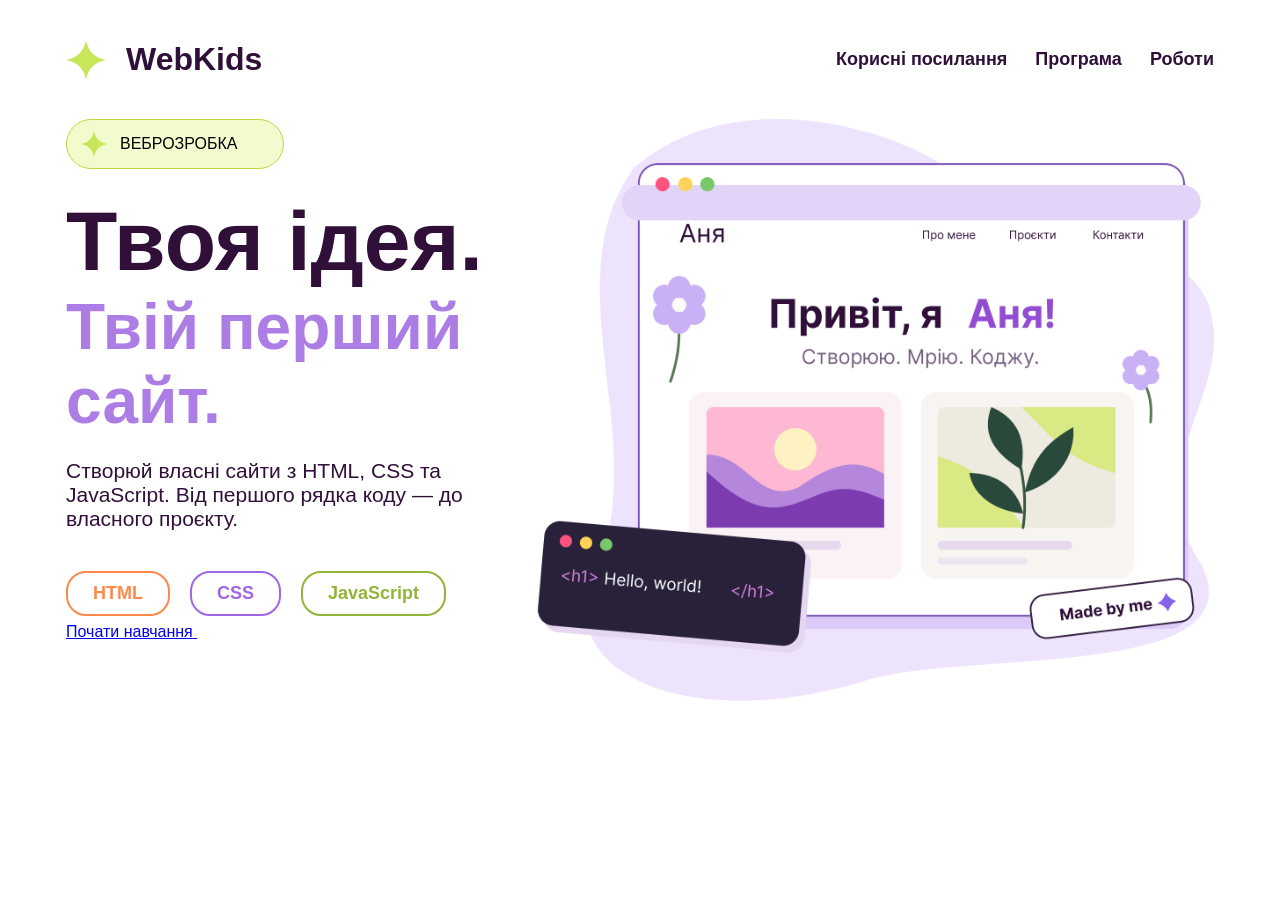
==== index.html @ 776b7297 "first commit" ====
<!doctype html>
<html lang="en">
  <head>
    <meta charset="UTF-8" />
    <meta name="viewport" content="width=device-width, initial-scale=1.0" />
    <title>Document</title>
    <link rel="stylesheet" href="./style.css" />
  </head>
  <body>
    <header>
      <div class="left">
        <svg width="40" height="40" viewBox="0 0 40 40" fill="none" xmlns="http://www.w3.org/2000/svg">
        <path d="M20 0C22 11.3333 28.6667 18 40 20C28.6667 22 22 28.6667 20 40C18 28.6667 11.3333 22 0 20C11.3333 18 18 11.3333 20 0Z" fill="#C7E65A"/>
          </svg>

        <span>WebKids</span>
      </div>
      <div class="right">
        <ul>
          <li><a href="#">Корисні посилання</a></li>
          <li><a href="#">Програма</a></li>
          <li><a href="#">Роботи</a></li>
        </ul>
      </div>
    </header>
    <main>
      <section class="wrapper">
        <div class="wrapper-left"> 
          <div class="web-text">
              <svg width="26" height="26" viewBox="0 0 40 40" fill="none" xmlns="http://www.w3.org/2000/svg">
        <path d="M20 0C22 11.3333 28.6667 18 40 20C28.6667 22 22 28.6667 20 40C18 28.6667 11.3333 22 0 20C11.3333 18 18 11.3333 20 0Z" fill="#C7E65A"/>
        </svg>
             <span>ВЕБРОЗРОБКА</span>
        </div>
          <h1>Твоя ідея.</h1>
          <h2>Твій перший сайт.</h2>
          <p>Створюй власні сайти з HTML, CSS та JavaScript.
            Від першого рядка коду — до власного проєкту.
          </p>
                  <div class="container">
          <span>HTML</span>
          <span>CSS</span>
          <span>JavaScript</span>
        </div>
        <a href="#">
          <span>Почати навчання</span>
            <svg width="22" height="21" viewBox="0 0 22 21" fill="none" xmlns="http://www.w3.org/2000/svg">
              <path d="M1.5 10.5H20.5M11.5 19.5L20.5 10.5L11.5 1.5" stroke="white" stroke-width="3" stroke-linecap="round" stroke-linejoin="round"/>
            </svg>
        </a>
        </div>
        <div class="wrapper-right">
         
          <img src="./img/Portfolio-illustration(1).png" alt="portfolio">
        </div>
      </section>
    </main>
    <footer></footer>
    <!-- <button id="button">Click Me</button>

    <img src="./img/images.jpg" alt="Frog" width="400px"/> -->
    <!-- <ul>
      <li>
        <a href="./javascript.html">JavaScript</a>
      </li>
      <li>css</li>
      <li>HTML</li>
    </ul>

    <ul>
      <li><a href="./solar_sistem/solarsistem.html">Solar sistem</a></li>
      <li><a href="./colors/color.html">colors</a></li>
    </ul> -->

    <script src="./script.js"></script>
  </body>
</html>
---- style.css ----
body{
    margin: 0;
     font-family: "inter", sans-serif;
}

header{
    display: flex;
    justify-content: space-between;
    margin: 33px 66px 33px 66px;
    font-family: "inter", sans-serif;
}
.right ul{
    display: flex;
    gap: 28px;
    list-style: none;
}
.right a{
    color: #301039;
    text-decoration: none;
    font-size:18px;
    font-weight: bold;
    padding-bottom: 6px;
    transition: all 0.3s linear;
}
.right a:hover{
    color: #AD7DE6;
    border-bottom: 2px solid #AD7DE6;
}
.left {
    display: flex;
    align-items: center;
    gap: 20px;
}
.left span {
    font-size: 32px;
    font-weight: bold;
}
.web-text{
    align-items: center;
    display: flex;
    gap: 13px;
    background-color: #F2FBCD;
    border: 1px solid #B6D945;
    width: max-content;
    padding: 11px 45px 11px 14px;
    border-radius: 100px;
    margin-bottom: 24px;
}
.web-text img{
    width: 26px;
    height: 26px;
}
section{
    margin:0 66px;
    display: flex;
    justify-content: space-between;
}
.wrapper-right img{
    width: 53vw;
}

h1{
    margin: 0;
    font-size: 84px;
    font-weight: bold;
    color:#301039;
}

h2{
    margin: 0;
    font-size: 64px;
    font-weight: bold;
    color:#AD7DE6;
}

p{
    font-weight: regular;
    font-size: 21px;
    color: #301039;
    margin-bottom:40px;
}

.container{
    display: flex;
    gap: 20px;
}

.container span{
    border-radius:20px;
    padding: 10px 25px ;
    font-size: 18px;
    font-weight: bold;
}

.container span:nth-child(1){
    border: 2px solid #FF884B;
    color:#FF884B ;
}

.container span:nth-child(2){
    border: 2px solid #A166E4;
    color:#A166E4 ;
}
.container span:nth-child(3){
    border: 2px solid #92B438;
    color:#92B438
}

header .left{
    color: #301039;
}
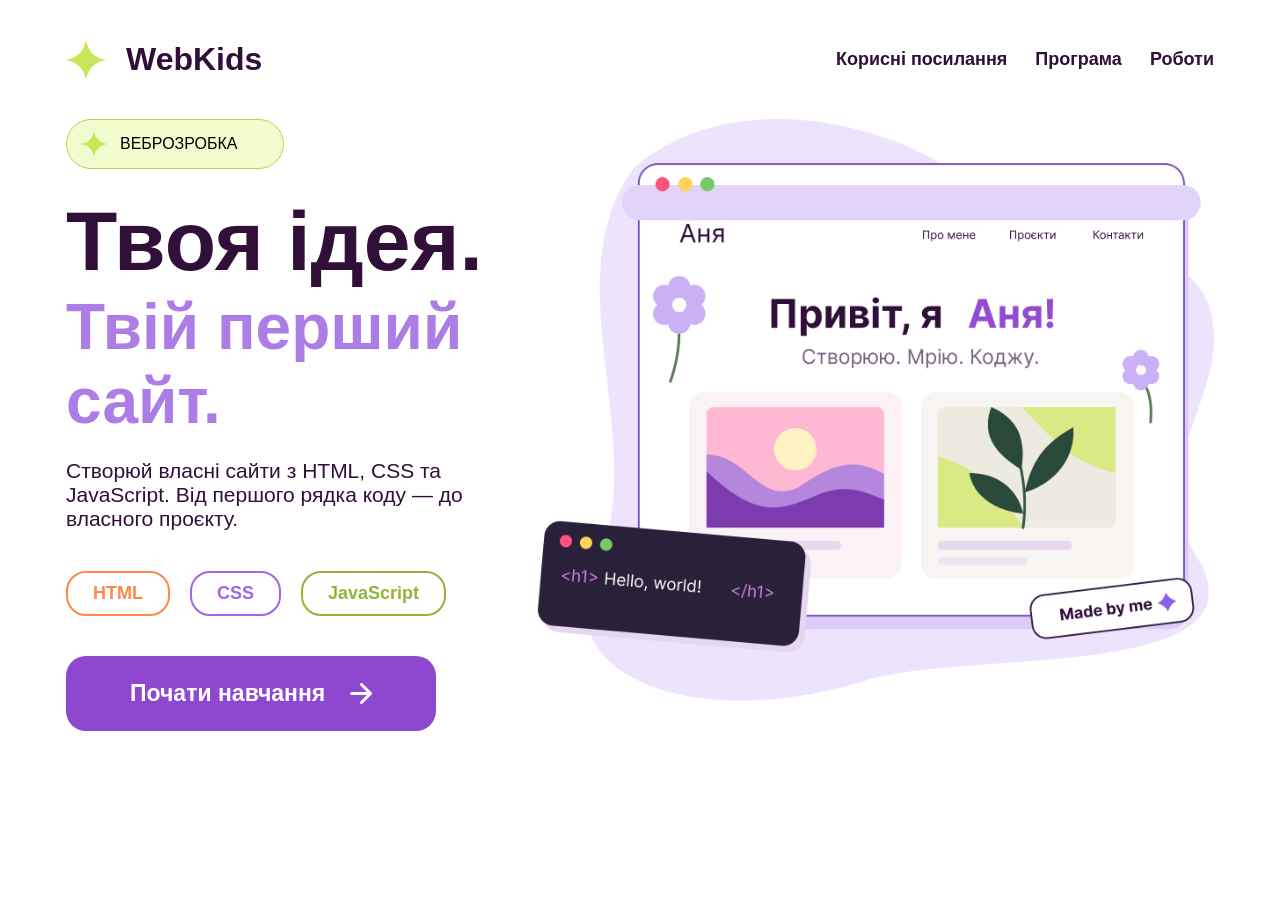
==== commit 00291203: "edit" ====
--- a/index.html
+++ b/index.html
@@ -42,7 +42,7 @@
           <span>CSS</span>
           <span>JavaScript</span>
         </div>
-        <a href="#">
+        <a href="#" id="link">
           <span>Почати навчання</span>
             <svg width="22" height="21" viewBox="0 0 22 21" fill="none" xmlns="http://www.w3.org/2000/svg">
               <path d="M1.5 10.5H20.5M11.5 19.5L20.5 10.5L11.5 1.5" stroke="white" stroke-width="3" stroke-linecap="round" stroke-linejoin="round"/>
--- a/style.css
+++ b/style.css
@@ -14,6 +14,13 @@
     gap: 28px;
     list-style: none;
 }
+
+@media(max-width:768px){
+    .right ul{
+        display: none;
+    }
+}
+
 .right a{
     color: #301039;
     text-decoration: none;
@@ -55,9 +62,31 @@
     display: flex;
     justify-content: space-between;
 }
+
+@media(max-width:1024px){
+    section{
+        flex-direction: column;
+        gap:20px;
+    }
+}
+
+@media(max-width:768px){
+    section{
+        margin:0 10px;
+
+    }
+}
+
 .wrapper-right img{
     width: 53vw;
 }
+
+@media(max-width:1024px){
+    .wrapper-right img{
+        width: 100%;
+    }
+}
+
 
 h1{
     margin: 0;
@@ -65,6 +94,18 @@
     font-weight: bold;
     color:#301039;
 }
+@media(max-width:1200px){
+    h1{
+        font-size: 60px;
+    }
+}
+
+@media(max-width:480px){
+    h1{
+        font-size: 40px;
+    }
+}
+
 
 h2{
     margin: 0;
@@ -72,6 +113,20 @@
     font-weight: bold;
     color:#AD7DE6;
 }
+
+@media(max-width:1200px){
+    h2{
+        font-size: 40px;
+    }
+}
+
+@media(max-width:480px){
+    h2{
+        font-size: 20px;
+    }
+}
+
+
 
 p{
     font-weight: regular;
@@ -83,6 +138,7 @@
 .container{
     display: flex;
     gap: 20px;
+    margin-bottom: 40px;
 }
 
 .container span{
@@ -110,4 +166,18 @@
     color: #301039;
 }
 
+#link{
+    display: flex;
+    gap: 25px;
+    padding: 24px 64px;
+    color: white;
+    background-color: #8E48CF;
+    border-radius: 20px;
+    text-decoration: none;
+    font-weight: bold;
+    font-size: 23px;
+    width: max-content;
+    align-items: center;
+}
 
+
